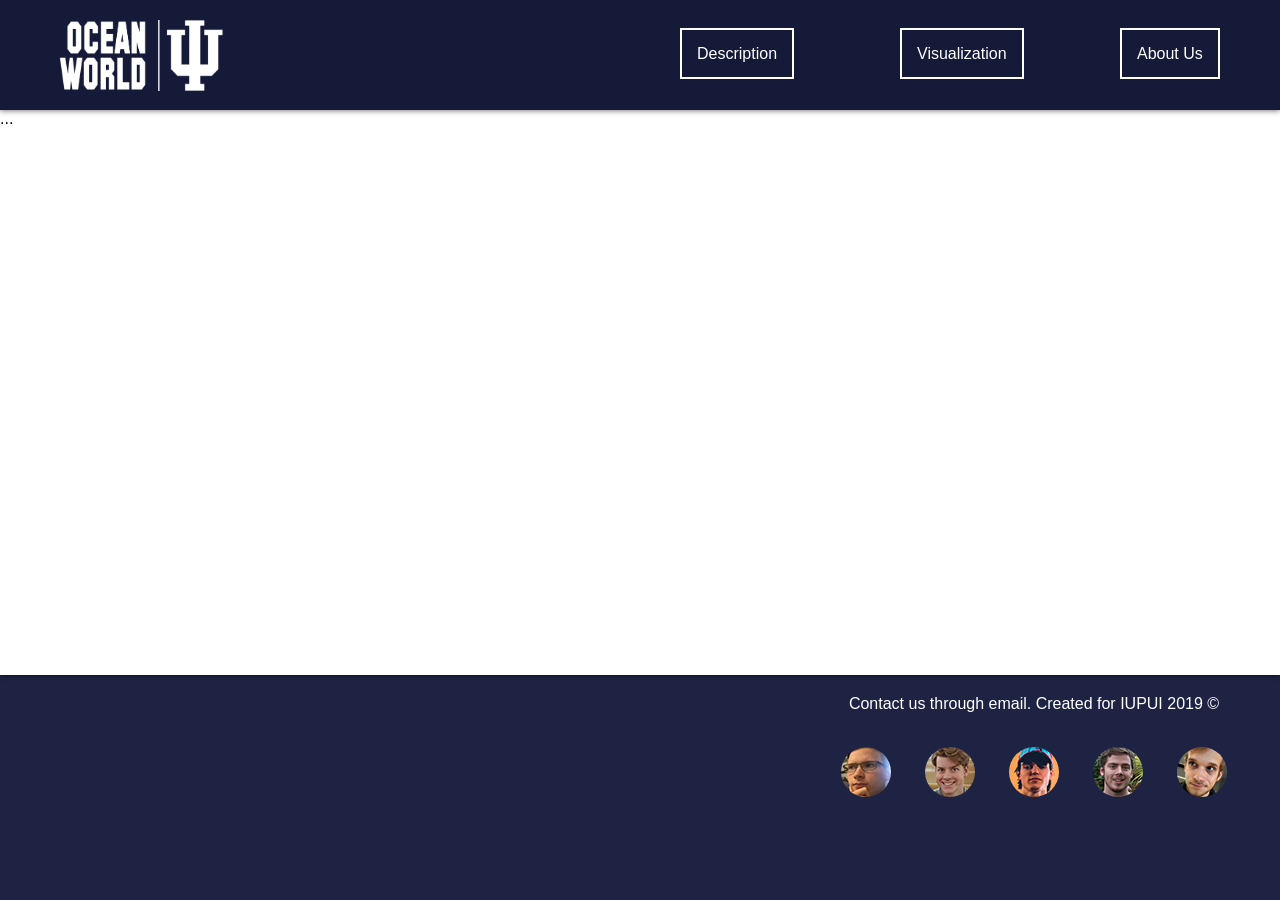
==== html/about.html @ d4026825 "Add files via upload" ====
<!DOCTYPE html>
<html lang="en">

<head>
    <meta charset="UTF-8">
    <meta name="viewport" content="width=device-width, initial-scale=1.0">
    <meta http-equiv="X-UA-Compatible" content="ie=edge">
    <title>Ocean World - About Us</title>
    <link rel="shortcut icon" type="image/png" href="../images/favicon.png" />
    <link rel="stylesheet" href="../css/style-universal.css">
    <link rel="stylesheet" href="../css/hover.css">
</head>

<body>

    <!--===================== HTML Body =====================-->

    <!-- Header Insert -->
    <span id="java-header-slot"></span>

    <!-- Sidebar Insert -->
    <span id="java-sidebar-slot"></span>

    <!-- Wrapper -->
    <div id="wrapper">

        <!-- Top-Bar Insert -->
        <span id="java-topbar-slot"></span>

        <!--CONTENT HERE -->
        ...
    </div>

    <!-- Footer Insert-->
    <span id="java-footer-slot"></span>


    <!--===================== Inserts =====================-->
    <span id="filler"></span>

    <!-- Footer -->
    <script type="text/html" id="java-footer">
            <section id="footer">
                <table>
                    <ul>
                        <li id="disclaimer">Contact us through email.  Created for IUPUI 2019 &copy;</li>
                        <li>
                            <a href="mailto:bushcom@iu.edu">
                                <span id="colin" class="foot-item">
                                    <span class="tooltip">Colin</span>
                                </span>
                            </a>
                        </li>
                        <li>
                            <a href="mailto:cah1@iu.edu">
                                <span id="clark" class="foot-item">
                                    <span class="tooltip">Clark</span>
                                </span>
                            </a>
                        </li>
                        <li>
                            <a href="mailto:gmbeckha@iu.edu">
                                <span id="griffin" class="foot-item">
                                    <span class="tooltip">Griffin</span>
                                </span>
                            </a>
                        </li>
                        <li>
                            <a href="mailto:nsurvanc@iu.edu">
                                <span id="nathan" class="foot-item">
                                    <span class="tooltip">Nathan</span>
                                </span>
                            </a>
                        </li>
                        <li>
                            <a href="mailto:jdatwell@iu.edu">
                                <span id="james" class="foot-item">
                                    <span class="tooltip">James</span>
                                </span>
                            </a>
                        </li>
                    </ul>
                </table>
            </section>
            </script>

    <!-- Side Bar -->
    <script type="text/html" id="java-sidebar">
            <div ID="sidebar">
                <!-- Side Menu -->
                <ul ID="side-menu">
                    <li class="item"><a href="description.html">Description</a></li>
                    <li class="item"><a href="visualization.html">Visualization</a></li>
                    <li class="item"><a href="../Final Group Project 2_0/About.html">About Us</a></li>
                </ul>
        
                <!-- Side Footer -->
                <ul ID="side-footer">
                        <li>
                    <a href="mailto:bushcom@iu.edu">
                        <span id="colin-s" class="foot-item">
                            <span class="tooltip">Colin</span>
                        </span>
                    </a>
                </li>
                <li>
                    <a href="mailto:cah1@iu.edu">
                        <span id="clark-s" class="foot-item">
                            <span class="tooltip">Clark</span>
                        </span>
                    </a>
                </li>
                <li>
                    <a href="mailto:gmbeckha@iu.edu">
                        <span id="griffin-s" class="foot-item">
                            <span class="tooltip">Griffin</span>
                        </span>
                    </a>
                </li>
                <li><span id="filler"></span></li>
                <li>
                    <a href="mailto:nsurvanc@iu.edu">
                        <span id="nathan-s" class="foot-item">
                            <span class="tooltip">Nathan</span>
                        </span>
                    </a>
                </li>
                <li>
                    <a href="mailto:jdatwell@iu.edu">
                        <span id="james-s" class="foot-item">
                            <span class="tooltip">James</span>
                        </span>
                    </a>
                </li>
                <li id="disclaimer-s">Contact us through email.  Created for IUPUI 2019 &copy;</li>
                </ul>
            </div>
        </script>

    <!-- Top Bar -->
    <script type="text/html" id="java-topbar">
            <div id="topbar">
                <a href="../index.html" id="logo"><img src="../images/logo.png" alt="Ocean World" class="hvr-float"></a>
    
                <!-- Hamburger Button -->
                <button type="button" id="toggle-collapse" onClick="toggleSidebar()" class="hvr-grow">
                    <ul id="toggle-icon">
                        <li><span class="toggle-bar"></span></li>
                        <li><span class="toggle-bar"></span></li>
                        <li><span class="toggle-bar"></span></li>
                    </ul>
                </button>
            </div>
        </script>

    <!-- Header -->
    <script type="text/html" id="java-header">
            <section id="header">
                <a href="../index.html" id="logo"><img src="../images/logo.png" alt="Ocean World" class="hvr-float"></a>
                <ul>
                    <li class="item hvr-float" id="description"><a href="description.html">Description</a></li>
                    <li class="item hvr-float" id="visualization"><a href="visualization.html">Visualization</a></li>
                    <li class="item hvr-float" id="about"><a href="../Final Group Project 2_0/About.html">About Us</a></li>
                </ul>
            </section>
        </script>


    <!--===================== JavaScript =====================-->
    <script src="../javascript/sidebar-universal.js"></script>
    <!-- <script src="../javascript/scrollcolor.js"></script> -->
</body>

</html>
---- css/style-universal.css ----
/* ======================================== Variables ======================================== */
:root {
    --background: rgb(30, 35, 68);
    --shadow: 0 1px 5px rgba(0, 0, 0, 0.5);
}

html { /* "box-sizing"=??? Changes the font of the entire HTML document */
	box-sizing: boarder-box;
    font-family: Arial, Helvetica, sans-serif;
}

body { /* Removes default margins from around the page */
    margin:0;
    background-color: var(--background);
    min-height:355px;

}
* {
    margin: 0;
    /* padding: 0; */
    border: 0;
    outline: 0;
    vertical-align: baseline;
    background: transparent;
}



/* ======================================== Header ======================================== */

#logo img { /* positions the image in the header */
    position: absolute;
    width: 180px;
    margin: 10px;
    top: 10px;
    left: 40px;
    z-index: 3;
    transition: 0.3s;
}
@media(max-width:500px){  /* When the page is 500px or smaller, the logo shifts to the left */
    #logo img {
        left: 10px;
        transition: 0.3s;
    }
}


#header { /* Positions the header ontop of the slide show */
    display:block;
    height: 110px;
    position: sticky;
    background-color: rgb(21, 26, 56);
    top: 0px;
    z-index: 3;
    width:100%;
    box-shadow: var(--shadow);
}

#header ul { /* places the heading tabs and grids them out */
    position: absolute;
    width:600px;
    grid-gap: 10%;
    display: grid;
    grid-template-columns: repeat(3, 1fr); 
    list-style: none;
    right: 0;
}

#header ul li { /* pads out the buttons */
    padding-top: 30px;
    font-weight: 530;
    margin-top: 15px;
}


#header .item a { /* styles the header buttons */
    text-decoration: none;
    color: #fff;
    border: 2px solid #FFF;
    padding: 15px;
    background: transparents;
    width: 20px;
    transition: 0.3s;
}
#header #description a:hover{ /* hover effects */
    color: #82A4FF;
    border-color: #82A4FF;
    transition: 0.3s;
}
#header #visualization a:hover{ /* hover effects */
    color: orange;
    border-color: orange;
    transition: 0.3s;
}
#header #about a:hover{ /* hover effects */
    color: limegreen;
    border-color: limegreen;
    transition: 0.3s;
}




/* ======================================== Footer ======================================== */
#footer { /* positions the contents of the footer */
    position: absolute;
    right: 455px;
    text-align: center;
}

#footer ul{ /* places the elements on a grid */
    position: absolute;
    border-left: 20px;
    display: grid;
    grid-gap: 34px;
    grid-template-areas:
        "disclaimer disclaimer disclaimer disclaimer disclaimer"
        "colin clark griffin nathan james";
    list-style: none;
    padding: 20px;
}

#footer a{ /* removes text decoration from footer tooltips */
    color: #fff;
    text-decoration: none;
}

#footer .foot-item{ /* defines the shapes of the elements */
    display: block;
    width: 50px;
    height: 50px;
    border: hidden;
    border-radius: 30px;
} 

#footer #disclaimer{ /* assigns the #disclaimer grid area */
    grid-area: disclaimer;
    color: #fff;
}

/* Footer icons */ /* Each section assigns a background image of everyone's face, and a hover effect changing it to an email icon */
/* Colin */
#footer span#colin {
    background-image: url(../images/profile/colin-50px.jpg);
    grid-area: colin;
    transition: 0.3s;
}
#footer span#colin:hover{
    transition: 0.3s;
    background-image: url(../images/email.jpg);
    border-radius: 0px;
}

/* Clark */
#footer span#clark {
    background-image: url(../images/profile/clark-50px.jpg);
    grid-area: clark;
    transition: 0.3s;
}
#footer span#clark:hover{
    transition: 0.3s;
    background-image: url(../images/email.jpg);
    border-radius: 0px;
}

/* Griffin */
#footer span#griffin {
    background-image: url(../images/profile/griffin-50px.jpg);
    grid-area: griffin;
    transition: 0.3s;
}
#footer span#griffin:hover{
    transition: 0.3s;
    background-image: url(../images/email.jpg);
    border-radius: 0px;
}

/* Nathan */
#footer span#nathan {
    background-image: url(../images/profile/nathan-50px.jpg);
    grid-area: nathan;
    transition: 0.3s;
}
#footer span#nathan:hover{
    transition: 0.3s;
    background-image: url(../images/email.jpg);
    border-radius: 0px;
}

/* James */
#footer span#james {
    background-image: url(../images/profile/james-50px.jpg);
    grid-area: james;
    transition: 0.3s;
}
#footer span#james:hover{
    transition: 0.3s;
    background-image: url(../images/email.jpg);
    border-radius: 0px;
}

/* ======================================== SideBar ======================================== */
div#topbar { /* Formats the topbar on subpages */
    position:sticky;
    top:0;
    display: block;
    width: 100%;
    height: 110px;
    background-color: rgb(21, 26, 56);
    transition:0.3s;
    box-shadow: var(--shadow);
}


#wrapper{ /* sets default position for wrapper */
    position: relative;
    right: 0;
    transition:all 0.3s ease;
    min-height: 565px;
    background-color: white;
    box-shadow: var(--shadow);
}
#wrapper.active { /* toggle state for the wrapper */
    position: absolute;
    width: 100%;
    right: 260px;
    transition: all 0.3s ease;
}
    

#sidebar { /* sets default value and formatting for sidebar content */
    position: absolute;
    right: 0px;
    width:260px;
    height: 100%;
    text-align: center;
    transition: all 0.3s ease;
    opacity:0;
    min-height: 565px;
    text-align: center;
}
#sidebar.active { /* toggle state for the sidebar */
    right:0px;
    transition: all 0.3s ease;
    opacity:1;
}
@media(min-width: 900px){ /* hides the sidebar from being displayed past 900px */
    #sidebar.active{
        opacity: 0;
    }
}


#sidebar ul { /* formats lists in sidebar */
    list-style-type: none;
    padding: 0;
    margin: 0;
}
#sidebar ul#side-menu{ /* formats/positions menu in the sidebar */
    width:260px;
    position:fixed;
    top:0;
}
#sidebar ul#side-footer{ /* positions the footer in the side-bar */
    position:fixed;
    bottom:20px
}
    
#sidebar ul li { /* list contents will flex.  (idk what that means lolwut) */
    display: flex;
}
    
#sidebar a { /* formats links in the sidebar */
    text-decoration: none;
    color: #fff;
    font-size: 1.1em;
    padding: 1em;
    flex: 1;
    width: 100%;
    transition: 0.3s;
}
#sidebar .item a:hover { /* hover effects for navigation menu in sidebar */
    background: #fff;
    color: var(--background);
    transition: 0.3s;
}
    
#sidebar #side-menu li { /* adds padding to the menu list */
    padding-top: 40px;
}
    
#toggle-collapse{ /* formatting for hamburger button */
    position: absolute;
    right: 40px;
    top: 20px;
    z-index: 5;
    background: transparent;
    border: none;
    outline: none;
    transition: 0.3s;
}
#toggle-collapse.active { /* toggle state for the sidebar */
    padding-left:80vh;
    padding-bottom:80vh;
    top:40px;
    /* padding-top: 40px;
    padding-right: 40px; */
    transition: 0.3s;
    /* margin-right:40px;
    margin-top:40px; */
    /* opacity: 0; */
}


#toggle-icon { /* formatting for hamburger button's span list */
    list-style: none;
}

.toggle-bar { /* creates the blocks for the hamburger menu */
    display: block;
    width: 50px;
    height:5px;
    margin: 10px 10px 10px 10px;
    background-color: #fff;
}

#side-footer { /* places grid for the side footer */
    position: absolute;
    bottom: 10px;
    display: grid;
    grid-gap: 0px;
    grid-template-areas:
        "colin clark griffin"
        "filler nathan james"
        "disclaimer disclaimer disclaimer";
}
@media(max-width: 900px){ /* hides footer in side-bar when page is to short */
    @media(max-height: 565px){
        #side-footer {
            display: none;
        }
    }
}

#side-footer .foot-item { /* formates default shape for email icons */
    display: block;
    width: 50px;
    height: 50px;
    background-color: #fff;
    border: hidden;
    border-radius: 50px;
}

#side-footer #disclaimer-s { /* formats disclaimer message */
    justify-self: center;
    width: 90%;
    grid-area: disclaimer;
    color:#fff;
}

#side-footer span#menu-filler { /* fills the empty slot in the email icons */
grid-area: filler;
opacity: 0;
}

/* Footer icons */ /* Each section assigns a background image of everyone's face, and a hover effect changing it to an email icon */
/* Colin */
#side-footer span#colin-s {
    background-image: url(../images/profile/colin-50px.jpg);
    grid-area: colin;
    transition: 0.3s;
}
#side-footer span#colin-s:hover{
    transition: 0.3s;
    background-image: url(../images/email.jpg);
    border-radius: 0px;
}

/* Clark */
#side-footer span#clark-s {
    background-image: url(../images/profile/clark-50px.jpg);
    grid-area: clark;
    transition: 0.3s;
}
#side-footer span#clark-s:hover{
    transition: 0.3s;
    background-image: url(../images/email.jpg);
    border-radius: 0px;
}

/* Griffin */
#side-footer span#griffin-s {
    background-image: url(../images/profile/griffin-50px.jpg);
    grid-area: griffin;
    transition: 0.3s;
}
#side-footer span#griffin-s:hover{
    transition: 0.3s;
    background-image: url(../images/email.jpg);
    border-radius: 0px;
}

/* Nathan */
#side-footer span#nathan-s {
    background-image: url(../images/profile/nathan-50px.jpg);
    grid-area: nathan;
    transition: 0.3s;
}
#side-footer span#nathan-s:hover{
    transition: 0.3s;
    background-image: url(../images/email.jpg);
    border-radius: 0px;
}

/* James */
#side-footer span#james-s {
    background-image: url(../images/profile/james-50px.jpg);
    grid-area: james;
    transition: 0.3s;
}
#side-footer span#james-s:hover{
    transition: 0.3s;
    background-image: url(../images/email.jpg);
    border-radius: 0px;
}

/* Tool Tip Names for Footer & Side Footer */
.tooltip {
    position: relative;
    top:-25px;
    z-index: 20;
    opacity: 0;
    transition: 0.3s;
}
.foot-item:hover .tooltip {
    opacity: 1;
    transition: 0.3s;
}
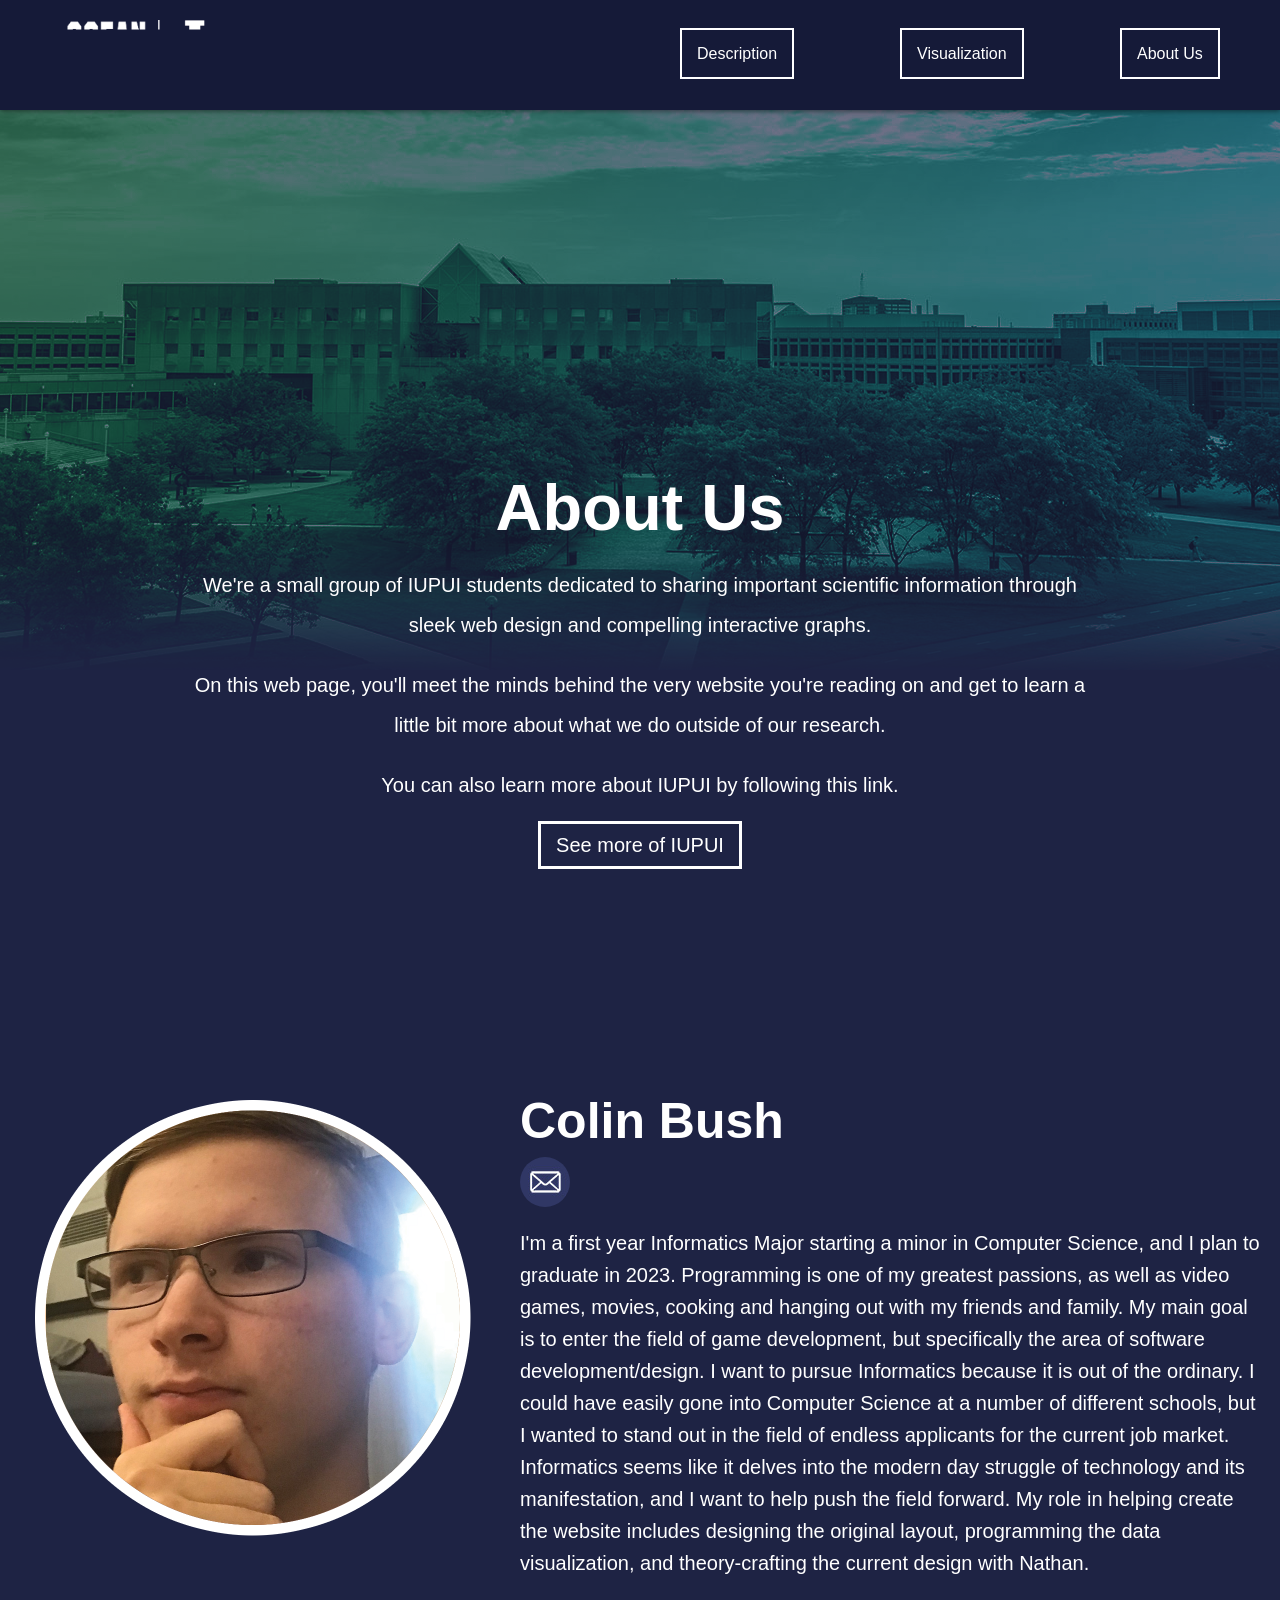
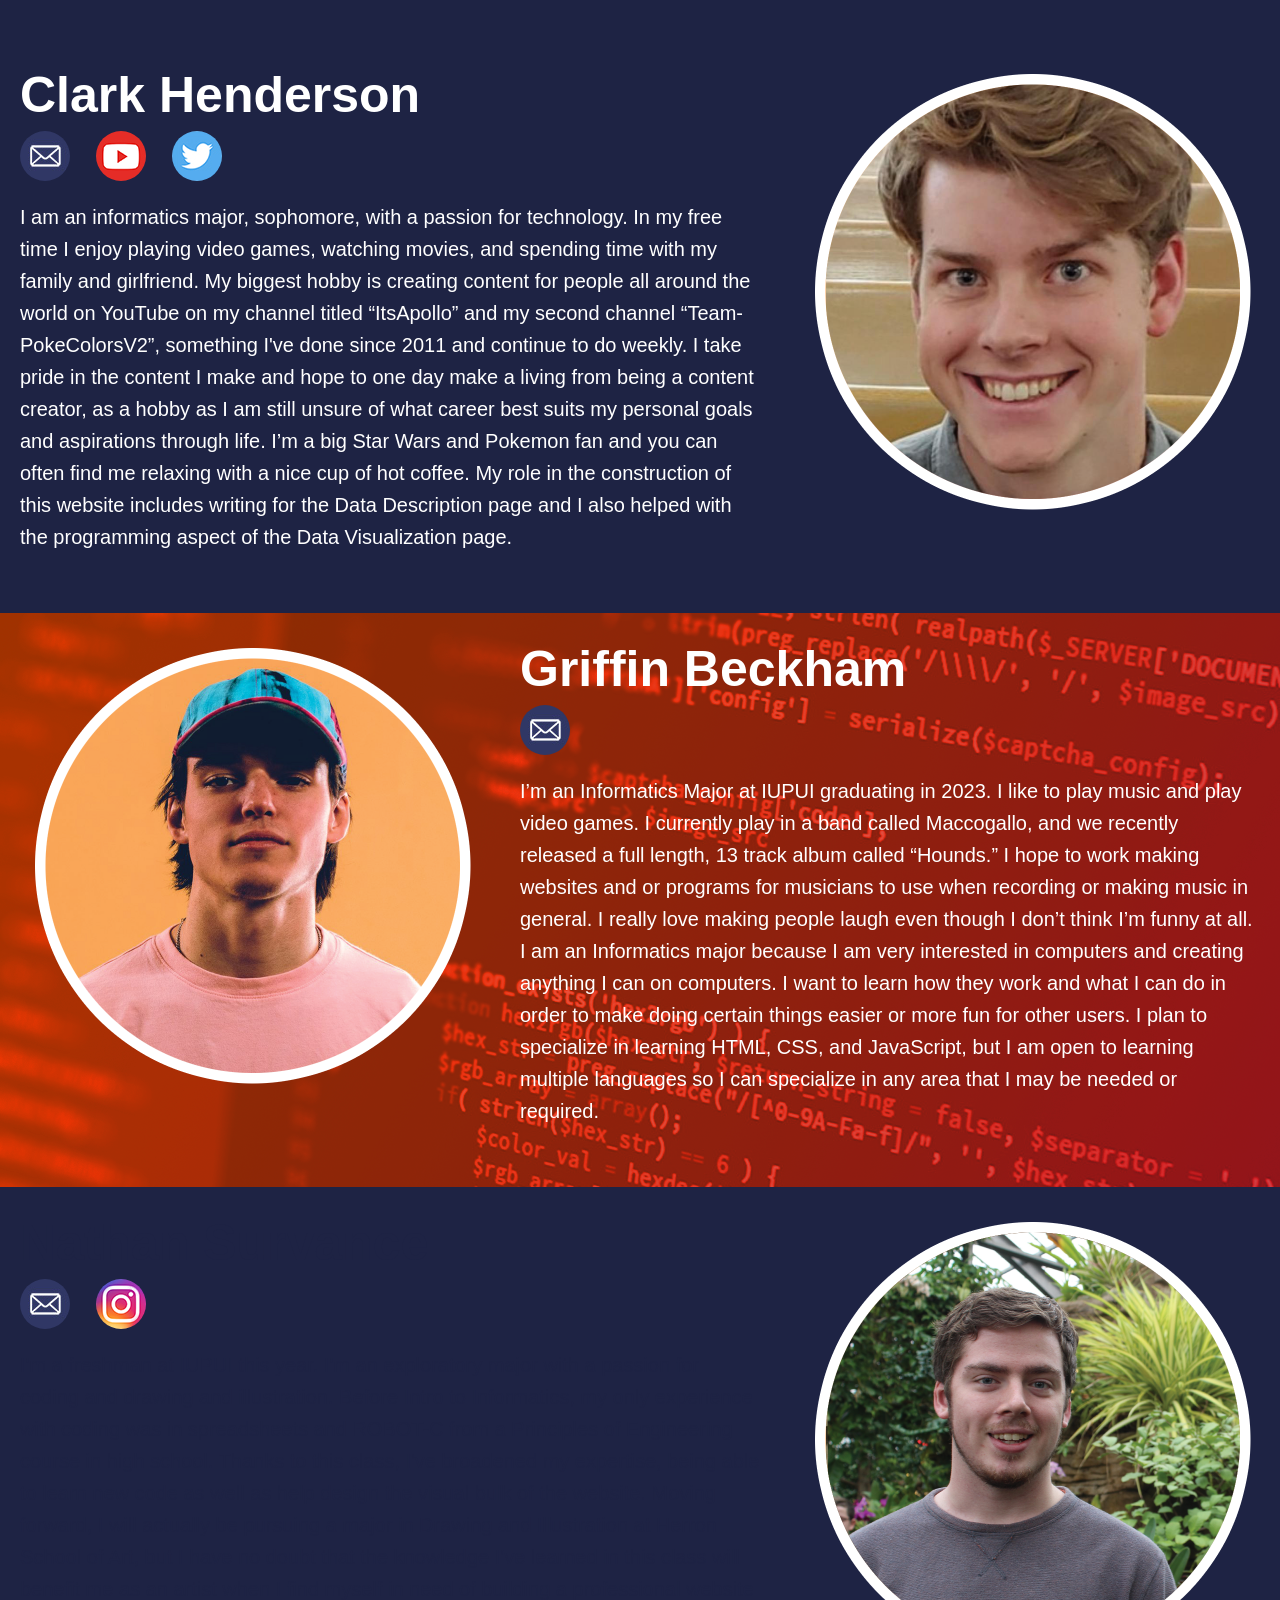
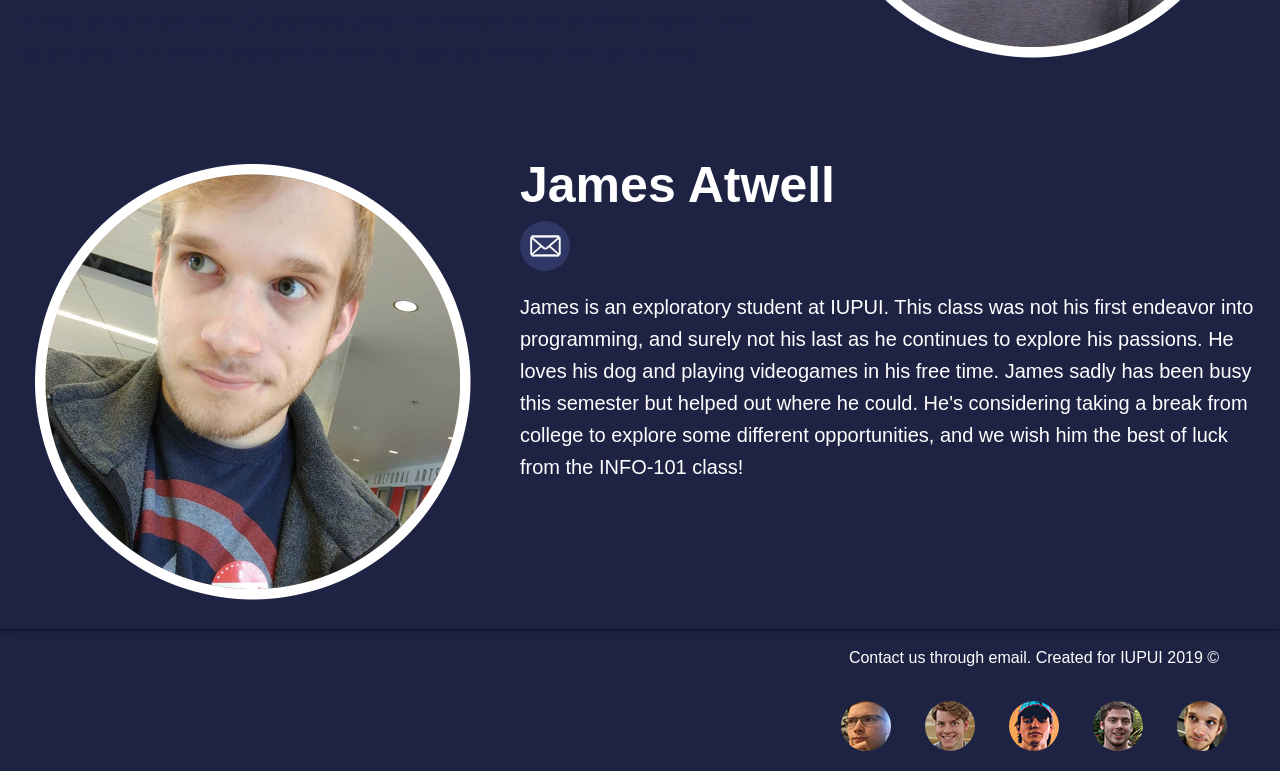
==== commit a84255fc: "Add files via upload" ====
--- a/html/about.html
+++ b/html/about.html
@@ -9,6 +9,7 @@
     <link rel="shortcut icon" type="image/png" href="../images/favicon.png" />
     <link rel="stylesheet" href="../css/style-universal.css">
     <link rel="stylesheet" href="../css/hover.css">
+    <link rel="stylesheet" href="../css/about.css">
 </head>
 
 <body>
@@ -28,7 +29,132 @@
         <span id="java-topbar-slot"></span>
 
         <!--CONTENT HERE -->
-        ...
+        <!-- Header -->
+        <section id="abt-header">
+            <span id="parallax"></span>
+            <div id="content">
+                <h1>About Us</h1>
+                <p>We're a small group of IUPUI students dedicated to sharing important scientific information through
+                    sleek
+                    web
+                    design and compelling interactive graphs.</p>
+                <p>On this web page, you'll meet the minds behind the very website you're reading on and get to learn a
+                    little
+                    bit more about what we do outside of our research.</p>
+                <p>You can also learn more about IUPUI by following this link.</p>
+                <p id="iu-link"><a href="https://www.iupui.edu/" target="_blank">See more of IUPUI</a></p>
+            </div>
+        </section>
+
+        <section id="group">
+
+            <div id="col">
+                <img src="../images/abt-profile/colin.png" alt="Colin Bush" id="#colin-abt">
+                <div id="desc-col" class="desc">
+                    <h2 id="col-h">Colin Bush</h2>
+                    <a href="mailto:bushcom@iu.edu" class="email"><span></span></a>
+                    <p>I'm a first year Informatics Major starting a minor in Computer Science, and I plan to graduate
+                        in 2023. Programming is one of my greatest passions, as well as video games, movies, cooking and
+                        hanging out with my friends and family. My main goal is to enter the field of game development,
+                        but specifically the area of software development/design. I want to pursue Informatics because
+                        it is out of the ordinary. I could have easily gone into Computer Science at a number of
+                        different schools, but I wanted to stand out in the field of endless applicants for the current
+                        job market. Informatics seems like it delves into the modern day struggle of technology and its
+                        manifestation, and I want to help push the field forward. My role in helping create the website
+                        includes designing the original layout, programming the data visualization, and theory-crafting
+                        the current design with Nathan.
+                    </p>
+                </div>
+            </div>
+
+            <div id="cla">
+                <img src="../images/abt-profile/clark.png" alt="Clark Henderson" id="clark-abt">
+                <div id="desc-cla" class="desc">
+                    <h2 id="cla-h">Clark Henderson</h2>
+                    <div class="test">
+                        <ul id="cla-ul">
+                            <li><a href="mailto:cah1@iu.edu" class="email"><span></span></a></li>
+                            <li><a href="https://www.youtube.com/channel/UCybJcRgsb0mhtq9lAO_JNPg" target="_blank"
+                                    class="youtube"><span></span></a></li>
+                            <li><a href="https://www.twitter.com/xapolloxi" target="_blank"
+                                    class="twitter"><span></span></a></li>
+                        </ul>
+                    </div>
+                    <p>I am an informatics major, sophomore, with a passion for technology. In my free time I
+                        enjoy playing
+                        video games, watching movies, and spending time with my family and girlfriend. My biggest hobby
+                        is
+                        creating content for people all around the world on YouTube on my channel titled “ItsApollo” and
+                        my
+                        second channel “Team-PokeColorsV2”, something I've done since 2011 and continue to do weekly. I
+                        take
+                        pride in the content I make and hope to one day make a living from being a content creator, as a
+                        hobby
+                        as I am still unsure of what career best suits my personal goals and aspirations through life.
+                        I’m a
+                        big
+                        Star Wars and Pokemon fan and you can often find me relaxing with a nice cup of hot coffee. My
+                        role
+                        in
+                        the construction of this website includes writing for the Data Description page and I also
+                        helped
+                        with
+                        the programming aspect of the Data Visualization page.</p>
+                </div>
+            </div>
+
+            <div id="gri">
+                <img src="../images/abt-profile/griffin.png" alt="Griffin Beckham" id="griffin-abt">
+                <div id="desc-gri" class="desc">
+                    <h2 id="gri-h">Griffin Beckham </h2>
+                    <a href="mailto:gmbeckha@iu.edu" class="email"><span></span></a>
+                    <p>I’m an Informatics Major at IUPUI graduating in 2023. I like to play music and play video games.
+                        I currently play in a band called Maccogallo, and we recently released a full length, 13 track
+                        album called “Hounds.” I hope to work making websites and or programs for musicians to use when
+                        recording or making music in general. I really love making people laugh even though I don’t
+                        think I’m funny at all. I am an Informatics major because I am very interested in computers and
+                        creating anything I can on computers. I want to learn how they work and what I can do in order
+                        to make doing certain things easier or more fun for other users. I plan to specialize in
+                        learning HTML, CSS, and JavaScript, but I am open to learning multiple languages so I can
+                        specialize in any area that I may be needed or required.</p>
+                </div>
+            </div>
+
+            <div id="nat">
+                <img src="../images/abt-profile/nathan.png" alt="Nathan Survance" id="nathan-abt">
+                <div id="desc-nat" class="desc">
+                    <h2 id="nat-h">Nathan Survance</h2>
+                    <ul id="nat-ul">
+                        <li><a href="mailto:nsurvanc@iu.edu" class="email"><span></span></a></li>
+                        <li><a href="https://www.instagram.com/genocrumb/" target="_blank"
+                                class="instagram"><span></span></a></li>
+                    </ul>
+                    <p>I'm a freshman at IUPUI this year. I'm an exploratory major with a passion for coding and drawing
+                        and illustration. Before Intro to Informatics, my only experience with coding was in
+                        spreadsheets and ROBOT-C from a Principles of Engineering course in high school. Thanks to this
+                        class, I've broadened my expertise, being able to learn new code as well as help design the
+                        visual bulk of the website. Moving forward, I will actually be pursuing a major in Drawing and
+                        Illustration at Herron School of Art, but I have no doubt that the knowledge I've learned in
+                        this class will benefit me as an artist when I find myself in need of building a professional
+                        website to host an artist portfolio. Or perhaps using the website IN the portfolio, haha. Even
+                        as an artist I will have a passion for thinking logically through the use of code.</p>
+                </div>
+            </div>
+
+            <div id="jam">
+                <img src="../images/abt-profile/james.png" alt="James Atwell" id="james-abt">
+                <div id="desc-jam" class="desc">
+                    <h2 id="jam-h">James Atwell</h2>
+                    <a href="mailto:jdatwell@iu.edu" class="email"><span></span></a>
+                    <p>James is an exploratory student at IUPUI. This class was not his first endeavor into programming,
+                        and surely not his last as he continues to explore his passions. He loves his dog and playing
+                        videogames in his free time. James sadly has been busy this semester but helped out where he
+                        could. He's considering taking a break from college to explore some different opportunities, and
+                        we
+                        wish him the best of luck from the INFO-101 class!</p>
+                </div>
+            </div>
+        </section>
     </div>
 
     <!-- Footer Insert-->
@@ -91,7 +217,7 @@
                 <ul ID="side-menu">
                     <li class="item"><a href="description.html">Description</a></li>
                     <li class="item"><a href="visualization.html">Visualization</a></li>
-                    <li class="item"><a href="../Final Group Project 2_0/About.html">About Us</a></li>
+                    <li class="item"><a href="about.html">About Us</a></li>
                 </ul>
         
                 <!-- Side Footer -->
@@ -160,7 +286,7 @@
                 <ul>
                     <li class="item hvr-float" id="description"><a href="description.html">Description</a></li>
                     <li class="item hvr-float" id="visualization"><a href="visualization.html">Visualization</a></li>
-                    <li class="item hvr-float" id="about"><a href="../Final Group Project 2_0/About.html">About Us</a></li>
+                    <li class="item hvr-float" id="about"><a href="about.html">About Us</a></li>
                 </ul>
             </section>
         </script>
@@ -168,6 +294,7 @@
 
     <!--===================== JavaScript =====================-->
     <script src="../javascript/sidebar-universal.js"></script>
+    <script src="../javascript/parallax.js"></script>
     <!-- <script src="../javascript/scrollcolor.js"></script> -->
 </body>
 
--- a/css/style-universal.css
+++ b/css/style-universal.css
@@ -54,6 +54,7 @@
     z-index: 3;
     width:100%;
     box-shadow: var(--shadow);
+    z-index: 10000;
 }
 
 #header ul { /* places the heading tabs and grids them out */
@@ -209,6 +210,7 @@
     background-color: rgb(21, 26, 56);
     transition:0.3s;
     box-shadow: var(--shadow);
+    z-index: 10000;
 }
 
 
--- a/css/about.css
+++ b/css/about.css
@@ -0,0 +1,308 @@
+/* ======================================== Variables ======================================== */
+:root {
+    --background: rgb(30, 35, 68);
+    --shadow: 0 1px 5px rgba(0, 0, 0, 0.5);
+}
+
+* {
+    padding: none;
+}
+
+#parallax {
+    display: block;
+    width: 100%;
+    height:560px;
+    background: url(../images/AboutHead.png) center no-repeat;
+    background-repeat: none;
+    opacity: 35%;
+    
+    transition: 0.3s;
+}
+
+#wrapper {
+    background-color: var(--background);
+}
+
+#abt-header #content {
+    text-align: center;
+    position: relative;
+    top: -200px;
+    color: white;
+    width:70%;
+    margin: 0 auto;
+}
+
+#abt-header h1 {
+    font-size: 65px;
+}
+
+#abt-header p {
+    padding-top: 20px;
+    font-size: 20px;
+    line-height: 2em;
+}
+
+
+#abt-header a {
+    text-decoration: none;
+    color: white;
+    border: white solid 3px;
+    padding: 10px 15px;
+    transition: 0.3s;
+}
+#abt-header a:hover {
+    background: white;
+    color: #333;
+    transition: 0.3s;
+}
+
+#group {
+    display: grid;
+    grid-gap: 0px 20px;
+    color: white;
+    /* position: relative;
+    top: -300px; */
+}
+
+#group img {
+    width: 500px;
+    margin: 0 auto;
+    /* position: relative;
+    top: -50px; */
+}
+#group .desc {
+    margin: 0 auto;
+    max-width: 800px;
+    padding: 20px;
+    line-height: 2em;
+    padding: 20px;
+}
+#group h2 {
+    font-size: 50px;
+    padding-bottom: 20px;
+    padding-top: 20px;
+}
+#group p{
+    font-weight: 700px;
+    font-size: 20px;
+    padding-bottom: 40px;
+}
+
+/* Colin */
+#col{
+    display:grid;
+    grid-template-areas: 
+        "colin-abt desc-col";
+        background: url(../images/abt-profile/colin-bg.png) center no-repeat;
+    /* padding: 40px; */
+}
+#colin-abt {
+    grid-area: colin-abt;
+}
+#desc-col {
+    grid-area: desc-col;
+}
+
+/* Clark */
+#cla{
+    display:grid;
+    grid-template-areas: 
+        "desc-cla clark-abt";
+        background: url(../images/abt-profile/clark-bg.png) center no-repeat;
+    /* padding: 40px; */
+}
+#clark-abt {
+    grid-area: clark-abt;
+}
+#desc-cla {
+    grid-area: desc-cla;
+}
+
+/* Griffin */
+#gri{
+    display:grid;
+    grid-template-areas: 
+        "griffin-abt desc-gri";
+        background: url(../images/abt-profile/griffin-bg.png);
+    /* padding: 40px; */
+}
+#griffin-abt {
+    grid-area: griffin-abt;
+}
+#desc-gri {
+    grid-area: desc-gri;
+}
+
+/* Nathan */
+#nat{
+    display:grid;
+    grid-template-areas: 
+        "desc-nat nathan-abt";
+        background: url(../images/abt-profile/nathan-bg.png) center no-repeat;
+    /* padding: 40px; */
+    color: var(--background);
+}
+#nathan-abt {
+    grid-area: nathan-abt;
+}
+#desc-nat {
+    grid-area: desc-nat;
+}
+
+/* James */
+#jam{
+    display:grid;
+    grid-template-areas: 
+        "james-abt desc-jam";
+    background: url(../images/abt-profile/james-bg.png) center no-repeat;
+    /* padding: 40px; */
+    /* margin-bottom: 40px; */
+}
+#james-abt {
+    grid-area: james-abt;
+}
+#desc-jam {
+    grid-area: desc-jam;
+}
+
+
+@media(max-width:1040px) {
+
+    #abt-header #content{
+        top: -250px;
+    }
+    #abt-header h1{
+        font-size: 40px;;
+    }
+    #abt-header p{
+        font-size: 20px;
+    }
+
+    .desc {
+        max-width: 600px;
+        text-align: center;
+        padding:40px;
+    }
+    #group img {
+        width: 300px;
+    }
+    #group h2{
+        font-size: 40px;
+    }
+    #group p{
+        text-align: left;
+        font-size: 20px;
+        line-height: 1.5em;
+        /* padding: 20px; */
+    }
+    #col {
+        grid-template-areas: 
+            "colin-abt"
+            "desc-col";
+    }
+    #cla {
+        grid-template-areas: 
+            "clark-abt"
+            "desc-cla";
+    }
+    #gri {
+        grid-template-areas: 
+            "griffin-abt"
+            "desc-gri";
+    }
+    #nat {
+        grid-template-areas: 
+            "nathan-abt"
+            "desc-nat";
+    }
+    #jam {
+        grid-template-areas: 
+            "james-abt"
+            "desc-jam";
+    }
+
+    /* #group span {
+        margin: 0 auto;
+        margin-top: 20px;
+    } */
+
+}
+
+@media(max-width: 500px){
+    #abt-header #content {
+        /* top:-100px; */
+        top:0px;
+        margin-bottom: 100px;
+        background: url(../images/AboutHead-mbl.png) no-repeat;
+        width: 100%;
+        transition: 0.3s;
+        margin: 0;
+        padding-top: 40px;
+        padding-bottom: 90px;
+    }
+    #abt-header #parallax {
+        display: none;
+    }   
+    #abt-header p {
+        padding: 20px;
+    }
+
+    #group .desc {
+        padding-top: 0; 
+        padding-bottom: 0;
+    }
+}
+
+#group span {
+    display: block;
+    width: 50px;
+    height: 50px;
+    /* background: green; */
+    /* margin-top: 20px; */
+    margin-bottom: 20px;
+    border: hidden;
+    border-radius: 30px;
+    transition: 0.3s;
+}
+
+#group span:hover {
+    transition: 0.3s;
+    border-radius: 0px;
+}
+
+#cla-ul {
+    display: grid;
+    grid-gap: 20px;
+    list-style: none;
+    margin: 0;
+    padding: 0;
+    grid-template-columns: repeat(10, 1fr);
+    text-align: center;
+}
+
+#nat-ul {
+    display: grid;
+    grid-gap: 20px;
+    list-style: none;
+    margin: 0;
+    padding: 0;
+    grid-template-columns: repeat(10, 1fr);
+    text-align: center;
+}
+
+.email span {
+    background: url(../images/email.jpg);
+}
+
+.youtube span {
+    background: url(../images/youtube.jpg);
+}
+
+.twitter span {
+    background: url(../images/twitter.jpg);
+}
+
+.instagram span {
+    background: url(../images/instagram.jpg);
+}
+
